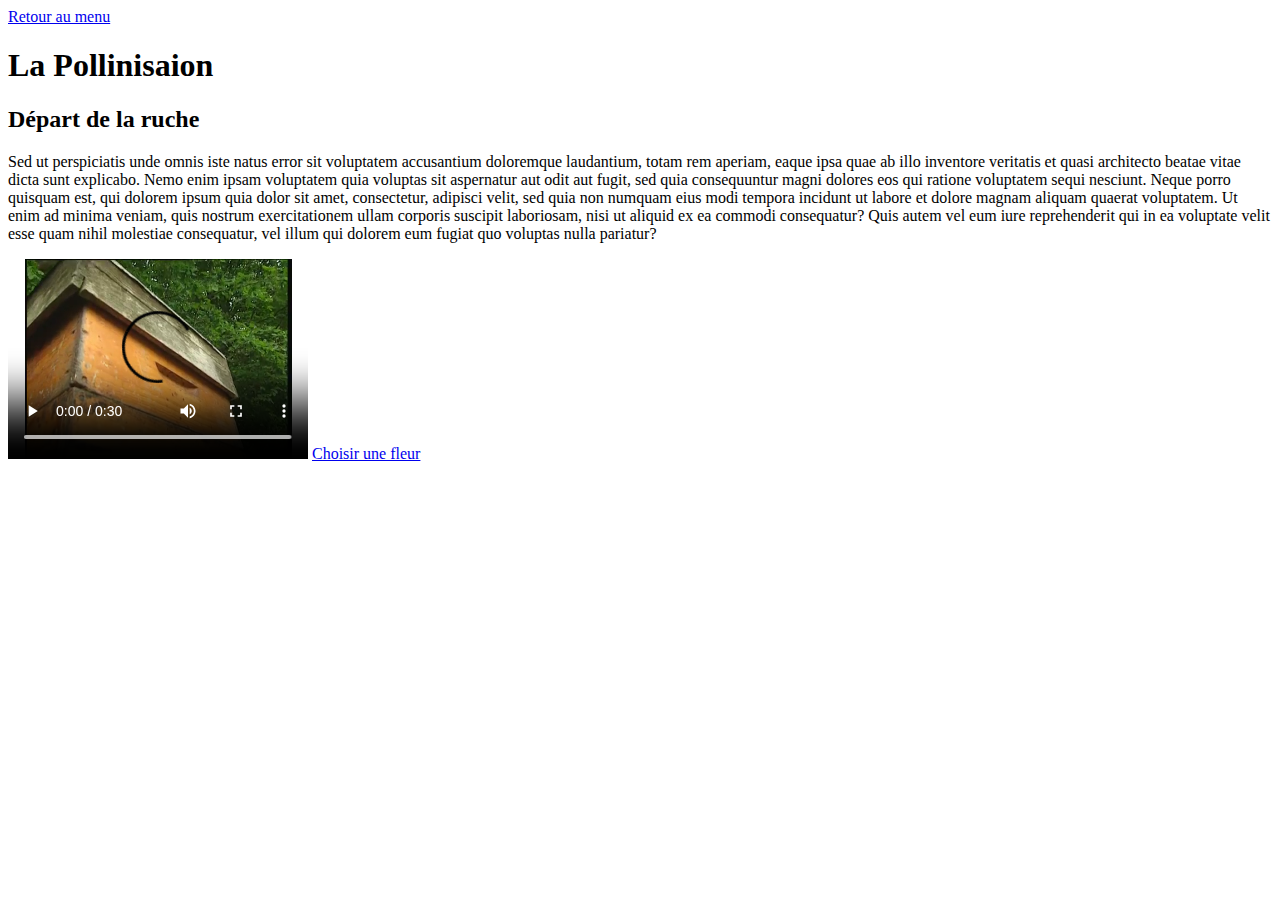
==== etape01.html @ 4a629e01 "first commit" ====
<!DOCTYPE html>
<html>
  <head>
    <meta charset="utf-8">
    <title>Départ de la ruche</title>
  </head>
  <body>
    <a href="index.html">Retour au menu</a>
<h1>La Pollinisaion</h1>
<h2>Départ de la ruche</h2>
<p>Sed ut perspiciatis unde omnis iste natus error sit voluptatem accusantium doloremque laudantium, totam rem aperiam, eaque ipsa quae ab illo inventore veritatis et quasi architecto beatae vitae dicta sunt explicabo. Nemo enim ipsam voluptatem quia voluptas sit aspernatur aut odit aut fugit, sed quia consequuntur magni dolores eos qui ratione voluptatem sequi nesciunt. Neque porro quisquam est, qui dolorem ipsum quia dolor sit amet, consectetur, adipisci velit, sed quia non numquam eius modi tempora incidunt ut labore et dolore magnam aliquam quaerat voluptatem. Ut enim ad minima veniam, quis nostrum exercitationem ullam corporis suscipit laboriosam, nisi ut aliquid ex ea commodi consequatur? Quis autem vel eum iure reprehenderit qui in ea voluptate velit esse quam nihil molestiae consequatur, vel illum qui dolorem eum fugiat quo voluptas nulla pariatur?</p>

    <video controls
       src="videos/abeille_1.mp4"
       src="videos/abeille_1.webm"
       width="300"
       height="200">
       <p>Your browser doesn't support HTML5 video. Here is
        a <a href="myVideo.mp4">https://www.youtube.com/watch?v=cIhyqCPZprA&frags=pl%2Cwn</a> instead.</p>
</video>

<a href="etape02.html">Choisir une fleur</a>

  </body>
</html>
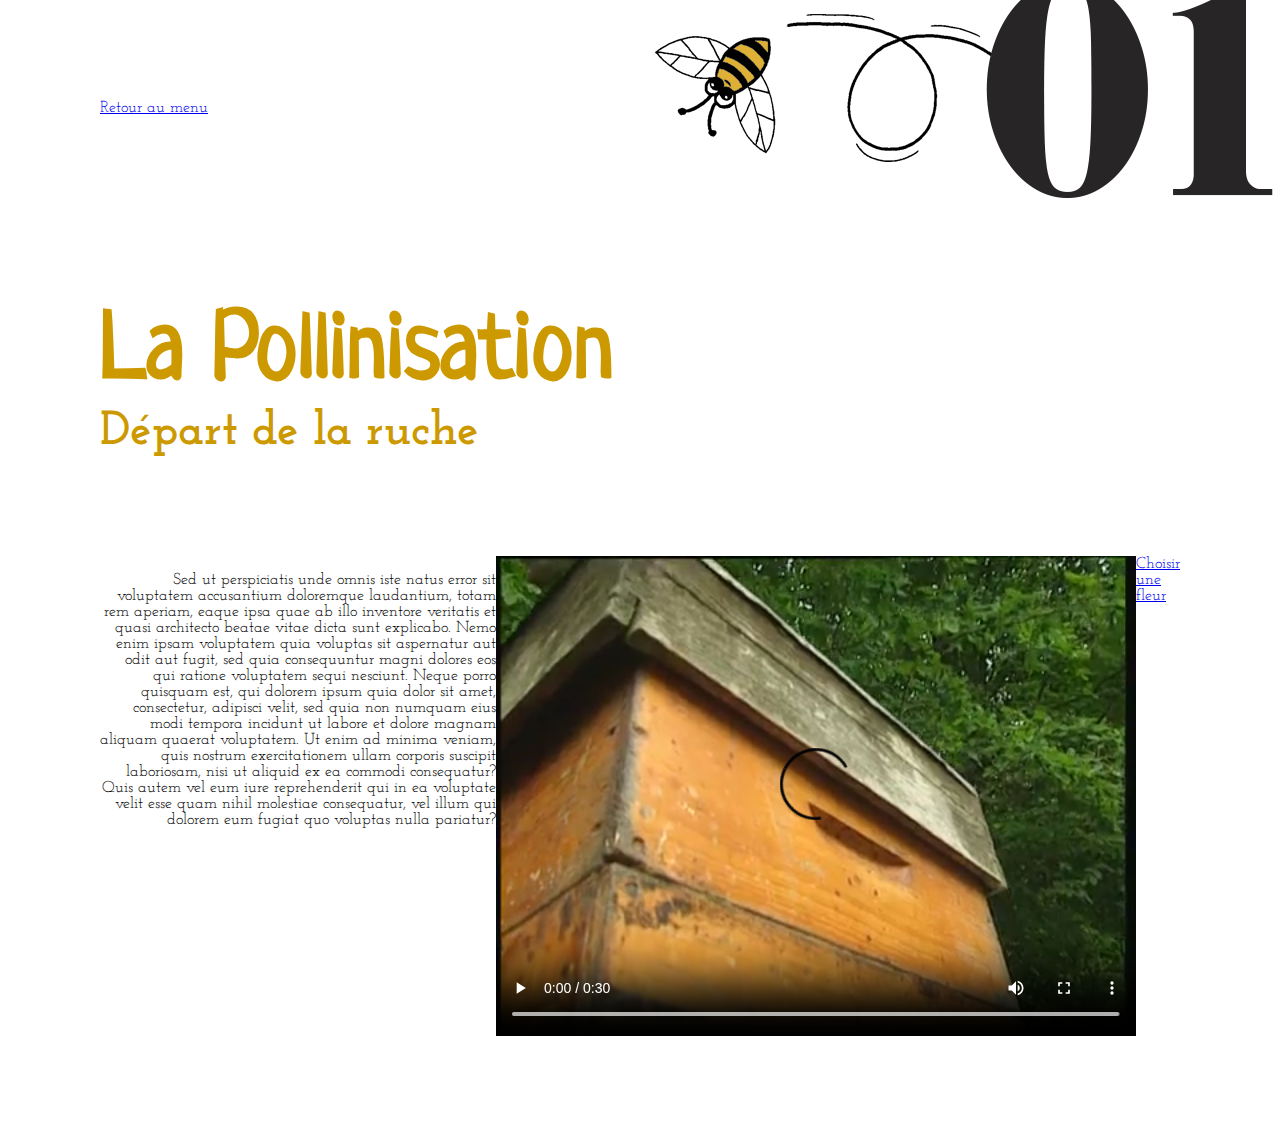
==== commit 07dcd2a2: "Début des styles" ====
--- a/etape01.html
+++ b/etape01.html
@@ -3,14 +3,25 @@
   <head>
     <meta charset="utf-8">
     <title>Départ de la ruche</title>
+    <link rel="stylesheet" href="styles/main.css">
+<link href="https://fonts.googleapis.com/css?family=Josefin+Slab:400,400i|Neucha" rel="stylesheet">
   </head>
   <body>
-    <a href="index.html">Retour au menu</a>
-<h1>La Pollinisaion</h1>
+
+<div class="top">
+
+<a id="menu" href="index.html">Retour au menu</a>
+<img src="images/abeille_01.png" alt="">
+</div>
+
+<h1>La Pollinisation</h1>
 <h2>Départ de la ruche</h2>
+
+<div class="container">
+
 <p>Sed ut perspiciatis unde omnis iste natus error sit voluptatem accusantium doloremque laudantium, totam rem aperiam, eaque ipsa quae ab illo inventore veritatis et quasi architecto beatae vitae dicta sunt explicabo. Nemo enim ipsam voluptatem quia voluptas sit aspernatur aut odit aut fugit, sed quia consequuntur magni dolores eos qui ratione voluptatem sequi nesciunt. Neque porro quisquam est, qui dolorem ipsum quia dolor sit amet, consectetur, adipisci velit, sed quia non numquam eius modi tempora incidunt ut labore et dolore magnam aliquam quaerat voluptatem. Ut enim ad minima veniam, quis nostrum exercitationem ullam corporis suscipit laboriosam, nisi ut aliquid ex ea commodi consequatur? Quis autem vel eum iure reprehenderit qui in ea voluptate velit esse quam nihil molestiae consequatur, vel illum qui dolorem eum fugiat quo voluptas nulla pariatur?</p>
 
-    <video controls
+    <video id="video" controls
        src="videos/abeille_1.mp4"
        src="videos/abeille_1.webm"
        width="300"
@@ -21,5 +32,7 @@
 
 <a href="etape02.html">Choisir une fleur</a>
 
+</div>
+
   </body>
 </html>
--- a/styles/main.css
+++ b/styles/main.css
@@ -0,0 +1,45 @@
+body{
+  font-family: 'Josefin Slab', serif;
+  margin: 0;
+  padding: 0;
+
+}
+h1{
+  font-family: 'Neucha', cursive;
+  font-size: 6em;
+  margin: auto;
+  margin-left: 100px;
+  color: #cc9900;
+}
+
+h2{
+  font-size: 3em;
+  margin: auto;
+  margin-left: 100px;
+  color: #cc9900;
+}
+
+.container{
+  display: flex;
+  flex-wrap: nowrap;
+  margin: 100px;
+}
+
+p{
+  text-align: right;
+}
+
+video{
+  min-width: 40em;
+  height: auto;
+}
+
+.top{
+  display: flex;
+  justify-content: space-between;
+}
+
+#menu{
+  margin-left: 100px;
+  margin-top: 100px;
+}
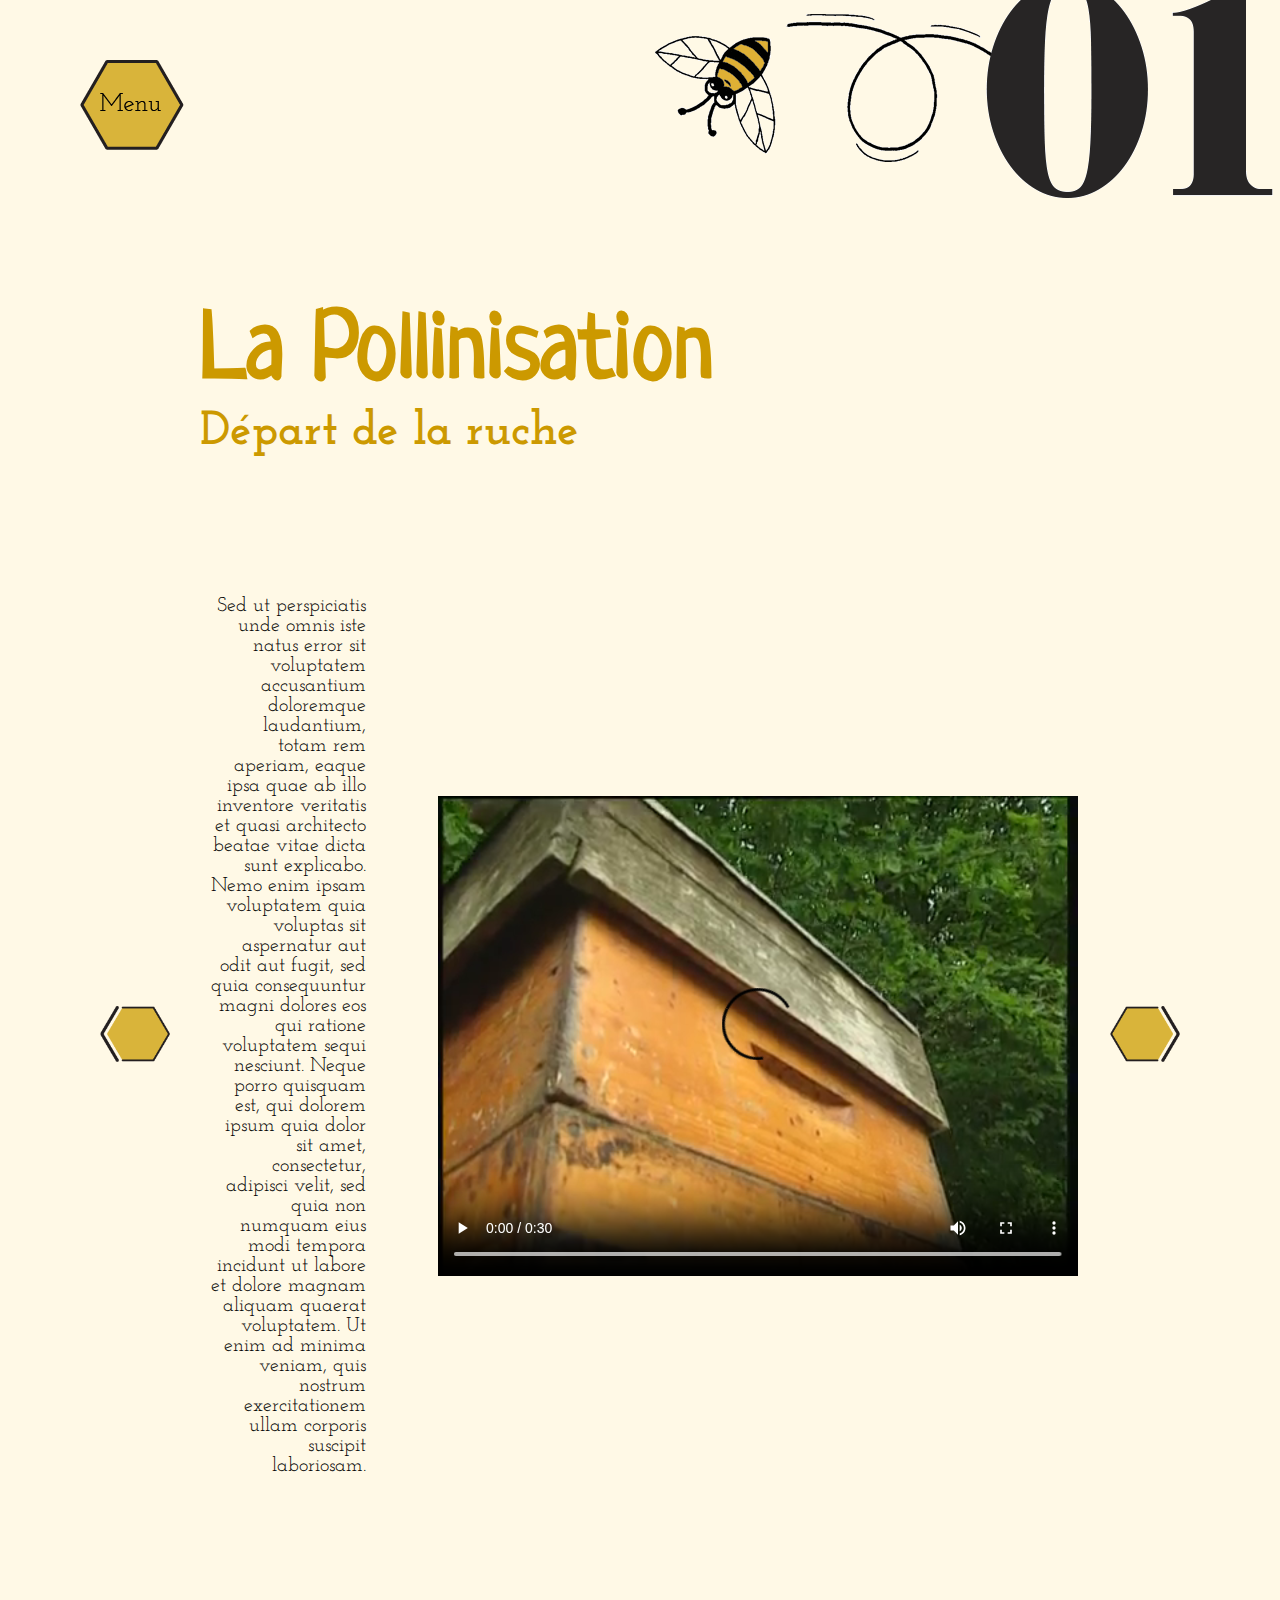
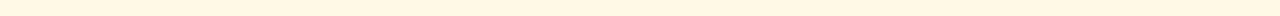
==== commit 0abb758e: "Mise en forme et images" ====
--- a/etape01.html
+++ b/etape01.html
@@ -1,38 +1,40 @@
 <!DOCTYPE html>
 <html>
-  <head>
-    <meta charset="utf-8">
-    <title>Départ de la ruche</title>
-    <link rel="stylesheet" href="styles/main.css">
-<link href="https://fonts.googleapis.com/css?family=Josefin+Slab:400,400i|Neucha" rel="stylesheet">
-  </head>
-  <body>
 
-<div class="top">
+<head>
+  <meta charset="utf-8">
+  <title>Départ de la ruche</title>
+  <link rel="stylesheet" href="styles/main.css">
+</head>
 
-<a id="menu" href="index.html">Retour au menu</a>
-<img src="images/abeille_01.png" alt="">
-</div>
+<body>
 
-<h1>La Pollinisation</h1>
-<h2>Départ de la ruche</h2>
+  <div class="top">
 
-<div class="container">
+    <a id="menu" href="index.html"><img id="image_menu" src="images/menu.png" alt="retour menu"></a>
+    <img src="images/abeille_01.png" alt="étape 1">
+  </div>
 
-<p>Sed ut perspiciatis unde omnis iste natus error sit voluptatem accusantium doloremque laudantium, totam rem aperiam, eaque ipsa quae ab illo inventore veritatis et quasi architecto beatae vitae dicta sunt explicabo. Nemo enim ipsam voluptatem quia voluptas sit aspernatur aut odit aut fugit, sed quia consequuntur magni dolores eos qui ratione voluptatem sequi nesciunt. Neque porro quisquam est, qui dolorem ipsum quia dolor sit amet, consectetur, adipisci velit, sed quia non numquam eius modi tempora incidunt ut labore et dolore magnam aliquam quaerat voluptatem. Ut enim ad minima veniam, quis nostrum exercitationem ullam corporis suscipit laboriosam, nisi ut aliquid ex ea commodi consequatur? Quis autem vel eum iure reprehenderit qui in ea voluptate velit esse quam nihil molestiae consequatur, vel illum qui dolorem eum fugiat quo voluptas nulla pariatur?</p>
+  <h1>La Pollinisation</h1>
+  <h2>Départ de la ruche</h2>
 
-    <video id="video" controls
-       src="videos/abeille_1.mp4"
-       src="videos/abeille_1.webm"
-       width="300"
-       height="200">
+  <div class="container">
+
+<a href="index.html"><img id="image_lien" src="images/fleche_gauche.png" alt="flèche vers la gauche"></a>
+
+    <p id="container_text">Sed ut perspiciatis unde omnis iste natus error sit voluptatem accusantium doloremque laudantium, totam rem aperiam, eaque ipsa quae ab illo inventore veritatis et quasi architecto beatae vitae dicta sunt explicabo. Nemo enim ipsam voluptatem quia
+      voluptas sit aspernatur aut odit aut fugit, sed quia consequuntur magni dolores eos qui ratione voluptatem sequi nesciunt. Neque porro quisquam est, qui dolorem ipsum quia dolor sit amet, consectetur, adipisci velit, sed quia non numquam eius modi
+      tempora incidunt ut labore et dolore magnam aliquam quaerat voluptatem. Ut enim ad minima veniam, quis nostrum exercitationem ullam corporis suscipit laboriosam.</p>
+
+    <video id="video" controls src="videos/abeille_1.mp4" src="videos/abeille_1.webm" width="300" height="200">
        <p>Your browser doesn't support HTML5 video. Here is
         a <a href="myVideo.mp4">https://www.youtube.com/watch?v=cIhyqCPZprA&frags=pl%2Cwn</a> instead.</p>
 </video>
 
-<a href="etape02.html">Choisir une fleur</a>
+    <a href="etape02.html"><img id="image_lien" src="images/fleche_droite.png" alt="flèche vers la droite"></a>
 
-</div>
+  </div>
 
-  </body>
+</body>
+
 </html>
--- a/styles/main.css
+++ b/styles/main.css
@@ -1,45 +1,114 @@
-body{
+@import url('https://fonts.googleapis.com/css?family=Josefin+Slab:400,400i|Neucha');
+body {
   font-family: 'Josefin Slab', serif;
   margin: 0;
   padding: 0;
+  background: #fff9e6;
+}
 
-}
-h1{
+h1 {
   font-family: 'Neucha', cursive;
   font-size: 6em;
   margin: auto;
-  margin-left: 100px;
+  margin-left: 200px;
   color: #cc9900;
 }
 
-h2{
+h2 {
   font-size: 3em;
   margin: auto;
-  margin-left: 100px;
+  margin-left: 200px;
   color: #cc9900;
 }
 
-.container{
+.container {
   display: flex;
   flex-wrap: nowrap;
   margin: 100px;
+  align-items: center;
 }
 
-p{
-  text-align: right;
+#container_text {
+  margin: 2em;
 }
 
-video{
+video {
+  margin: 2em;
+}
+
+.container_menu {
+  display: flex;
+  justify-content: space-around;
+}
+
+#text_menu {
+  max-width: 40em;
+  margin: 3em;
+}
+
+#list_menu {
+  min-width: 30em;
+margin-right: 4em;
+margin-top: 3em;
+margin-left: 0;
+  color: #cc9900;
+}
+
+p {
+  text-align: right;
+  font-size: 20px;
+}
+
+video {
   min-width: 40em;
   height: auto;
 }
 
-.top{
+.top {
   display: flex;
   justify-content: space-between;
 }
 
-#menu{
-  margin-left: 100px;
-  margin-top: 100px;
+#menu {
+  margin-left: 80px;
+  margin-top: 60px;
 }
+
+#image_lien {
+  max-width: 70px;
+}
+
+#image_menu {
+  min-width: 100px;
+}
+
+a {
+  text-decoration: none;
+  color: #cc9900;
+}
+
+li {
+  padding: 1em;
+  text-decoration: none;
+
+  border-radius: 5px 5px 5px 5px;
+  -moz-border-radius: 5px 5px 5px 5px;
+  -webkit-border-radius: 5px 5px 5px 5px;
+  -webkit-box-shadow: 10px 10px 28px 0px rgba(255,236,179,0.57);
+  -moz-box-shadow: 10px 10px 28px 0px rgba(255,236,179,0.57);
+  box-shadow: 10px 10px 28px 0px rgba(255,236,179,0.57);
+transition: 0.25s;
+}
+
+li:hover {
+  -webkit-box-shadow: 10px 10px 35px 0px rgba(255,223,128,1);
+-moz-box-shadow: 10px 10px 35px 0px rgba(255,223,128,1);
+box-shadow: 10px 10px 35px 0px rgba(255,223,128,1);
+}
+
+ul {
+  font-family: 'Neucha', cursive;
+  text-decoration: none;
+  padding: 2em;
+  padding-top: 0;
+}
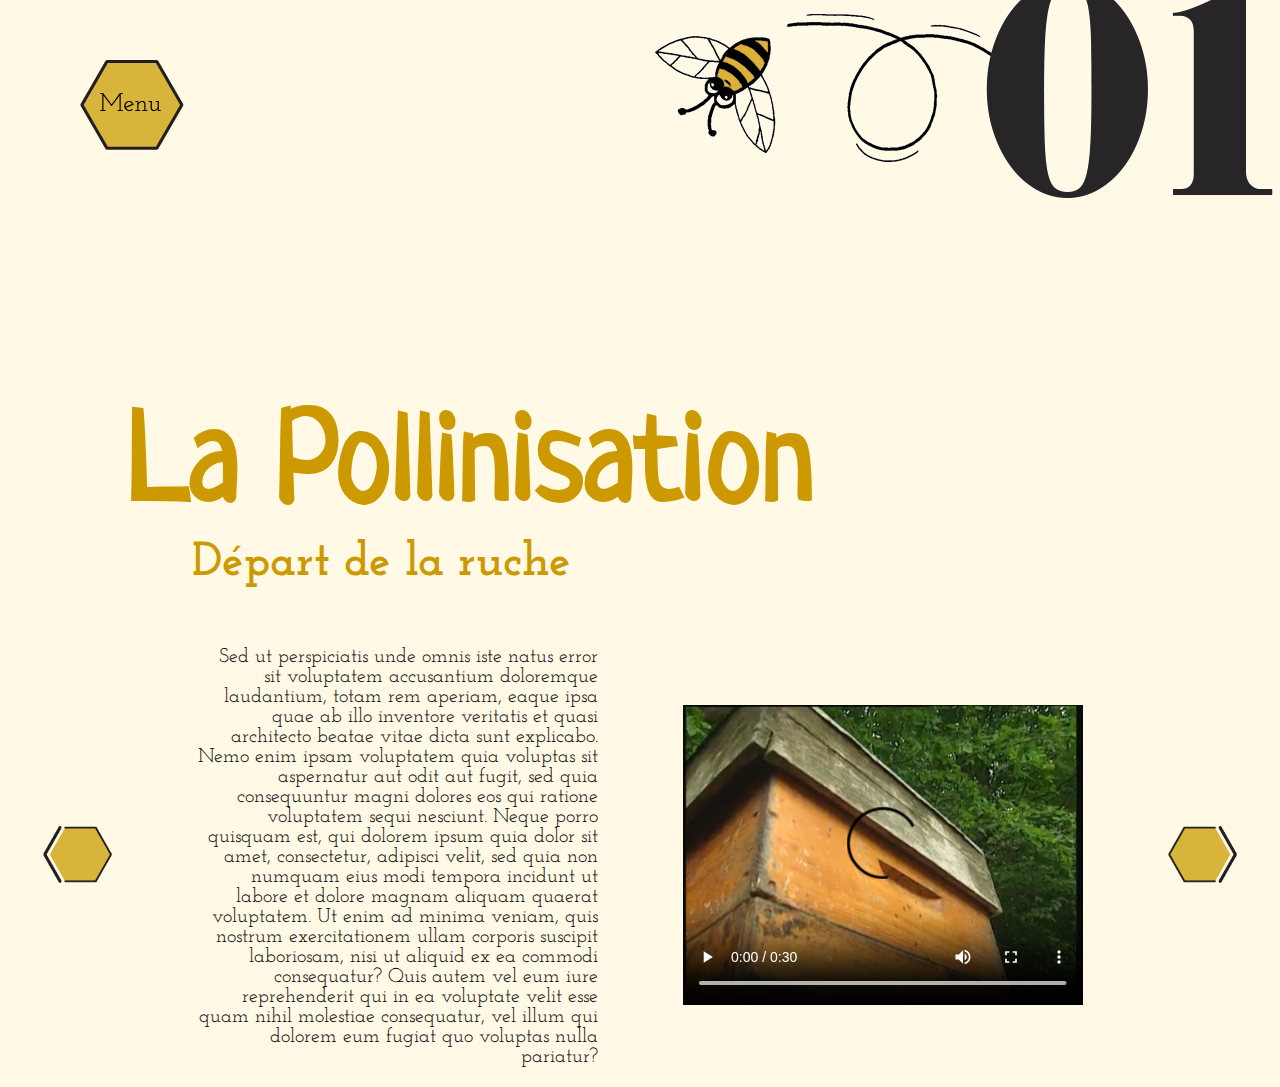
==== commit 5f773dec: "responsive" ====
--- a/etape01.html
+++ b/etape01.html
@@ -12,7 +12,10 @@
   <div class="top">
 
     <a id="menu" href="index.html"><img id="image_menu" src="images/menu.png" alt="retour menu"></a>
-    <img src="images/abeille_01.png" alt="étape 1">
+    <div class="image_block">
+        <img src="images/abeille_01.png" alt="étape 1">
+    </div>
+
   </div>
 
   <h1>La Pollinisation</h1>
@@ -22,14 +25,19 @@
 
 <a href="index.html"><img id="image_lien" src="images/fleche_gauche.png" alt="flèche vers la gauche"></a>
 
+<div class="text_block">
     <p id="container_text">Sed ut perspiciatis unde omnis iste natus error sit voluptatem accusantium doloremque laudantium, totam rem aperiam, eaque ipsa quae ab illo inventore veritatis et quasi architecto beatae vitae dicta sunt explicabo. Nemo enim ipsam voluptatem quia
       voluptas sit aspernatur aut odit aut fugit, sed quia consequuntur magni dolores eos qui ratione voluptatem sequi nesciunt. Neque porro quisquam est, qui dolorem ipsum quia dolor sit amet, consectetur, adipisci velit, sed quia non numquam eius modi
-      tempora incidunt ut labore et dolore magnam aliquam quaerat voluptatem. Ut enim ad minima veniam, quis nostrum exercitationem ullam corporis suscipit laboriosam.</p>
+      tempora incidunt ut labore et dolore magnam aliquam quaerat voluptatem. Ut enim ad minima veniam, quis nostrum exercitationem ullam corporis suscipit laboriosam, nisi ut aliquid ex ea commodi consequatur? Quis autem vel eum iure reprehenderit qui
+      in ea voluptate velit esse quam nihil molestiae consequatur, vel illum qui dolorem eum fugiat quo voluptas nulla pariatur?</p>
+    </div>
 
+<div class="video_block">
     <video id="video" controls src="videos/abeille_1.mp4" src="videos/abeille_1.webm" width="300" height="200">
        <p>Your browser doesn't support HTML5 video. Here is
         a <a href="myVideo.mp4">https://www.youtube.com/watch?v=cIhyqCPZprA&frags=pl%2Cwn</a> instead.</p>
 </video>
+</div>
 
     <a href="etape02.html"><img id="image_lien" src="images/fleche_droite.png" alt="flèche vers la droite"></a>
 
--- a/styles/main.css
+++ b/styles/main.css
@@ -6,72 +6,76 @@
   background: #fff9e6;
 }
 
+
 h1 {
   font-family: 'Neucha', cursive;
-  font-size: 6em;
-  margin: auto;
-  margin-left: 200px;
+  color: #cc9900;
+   font-size : 1em;
+   margin-left: 1em;
+   margin-bottom: 0;
+}
+
+h2 {
+  font-size: 1em;
+  margin-left: 4em;
+  margin-top: 0;
   color: #cc9900;
 }
 
-h2 {
-  font-size: 3em;
-  margin: auto;
-  margin-left: 200px;
-  color: #cc9900;
-}
+@media screen and (min-width: 320px) {
+    h1 {
+    font-size : 3em;
+    }
+    h2 {
+      font-size : 1em;
+    }
+  }
 
-.container {
-  display: flex;
-  flex-wrap: nowrap;
-  margin: 100px;
-  align-items: center;
-}
+@media screen and (min-width: 640px) {
+    h1 {
+   font-size : 5em;
+    }
+    h2 {
+      font-size : 2em;
+    }
+  }
 
-#container_text {
-  margin: 2em;
-}
+@media screen and (min-width: 1028px) {
+    h1 {
+   font-size : 6em;
+    }
+    h2 {
+      font-size : 3em;
+    }
+  }
 
-video {
-  margin: 2em;
+@media screen and (min-width: 1280px) {
+    h1 {
+   font-size : 8em;
+    }
+    h2 {
+      font-size : 3em;
+    }
+  }
 }
 
 .container_menu {
   display: flex;
-  justify-content: space-around;
-}
-
-#text_menu {
-  max-width: 40em;
-  margin: 3em;
-}
-
-#list_menu {
-  min-width: 30em;
-margin-right: 4em;
-margin-top: 3em;
-margin-left: 0;
-  color: #cc9900;
-}
-
-p {
-  text-align: right;
-  font-size: 20px;
-}
-
-video {
-  min-width: 40em;
-  height: auto;
+  flex-wrap: wrap;
+  align-items: center;
+  justify-content: center;
 }
 
 .top {
   display: flex;
+  flex-wrap: wrap;
   justify-content: space-between;
 }
 
 #menu {
   margin-left: 80px;
   margin-top: 60px;
+
 }
 
 #image_lien {
@@ -82,6 +86,68 @@
   min-width: 100px;
 }
 
+.image_block{
+  max-width: 800px;
+}
+
+.image_block img{
+  width: 100%;
+}
+
+.container_1{
+  display: flex;
+  flex-wrap: wrap;
+  align-items: center;
+  justify-content: center;
+}
+
+.container {
+  display: flex;
+  flex-wrap: wrap;
+  align-items: center;
+  justify-content: space-around;
+}
+
+.text_menu{
+    max-width: 760px;
+}
+
+.text_menu p{
+  width: 100%;
+    text-align: right;
+    font-size: 20px;
+}
+
+.text_block {
+  max-width: 400px;
+}
+
+.text_block p{
+width: 100%;
+  text-align: right;
+  font-size: 20px;
+}
+
+.video_block {
+  max-width: 400px;
+}
+
+.video_block video{
+  width: 100%;
+  height: auto;
+}
+
+.link_block{
+    max-width: 800px;
+}
+
+.link_block ul{
+  width: 100%;
+  height: auto;
+    color: #cc9900;
+}
+
+
 a {
   text-decoration: none;
   color: #cc9900;
@@ -89,8 +155,8 @@
 
 li {
   padding: 1em;
-  text-decoration: none;
-
+padding-right: 10em;
+color: #cc9900;
   border-radius: 5px 5px 5px 5px;
   -moz-border-radius: 5px 5px 5px 5px;
   -webkit-border-radius: 5px 5px 5px 5px;
@@ -106,9 +172,8 @@
 box-shadow: 10px 10px 35px 0px rgba(255,223,128,1);
 }
 
-ul {
+ol {
+  margin: 5em;
   font-family: 'Neucha', cursive;
-  text-decoration: none;
-  padding: 2em;
   padding-top: 0;
 }
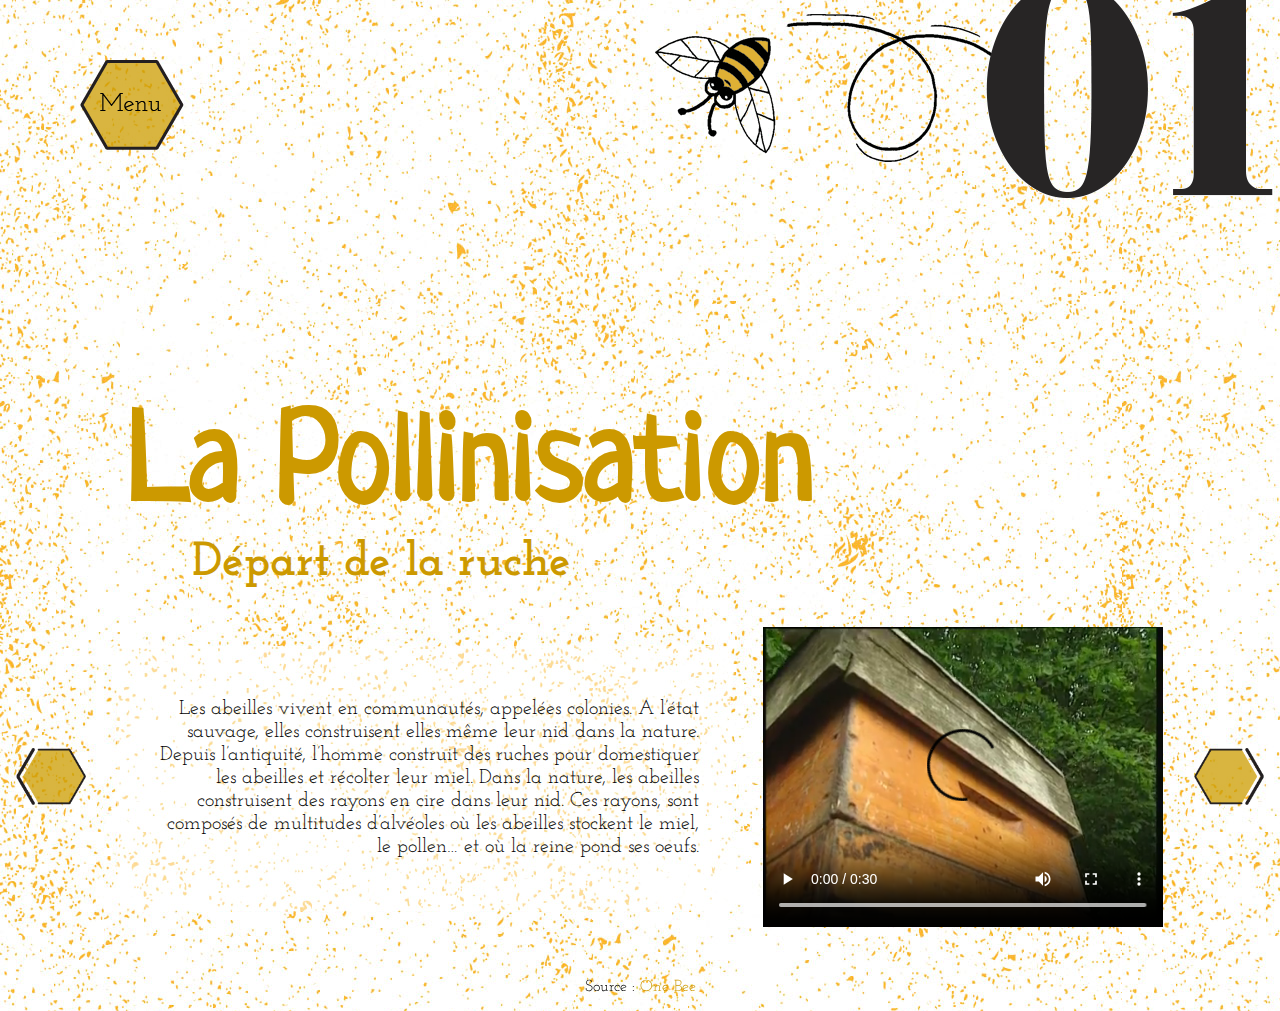
==== commit 690ec572: "vrai texte et background" ====
--- a/etape01.html
+++ b/etape01.html
@@ -26,10 +26,12 @@
 <a href="index.html"><img id="image_lien" src="images/fleche_gauche.png" alt="flèche vers la gauche"></a>
 
 <div class="text_block">
-    <p id="container_text">Sed ut perspiciatis unde omnis iste natus error sit voluptatem accusantium doloremque laudantium, totam rem aperiam, eaque ipsa quae ab illo inventore veritatis et quasi architecto beatae vitae dicta sunt explicabo. Nemo enim ipsam voluptatem quia
-      voluptas sit aspernatur aut odit aut fugit, sed quia consequuntur magni dolores eos qui ratione voluptatem sequi nesciunt. Neque porro quisquam est, qui dolorem ipsum quia dolor sit amet, consectetur, adipisci velit, sed quia non numquam eius modi
-      tempora incidunt ut labore et dolore magnam aliquam quaerat voluptatem. Ut enim ad minima veniam, quis nostrum exercitationem ullam corporis suscipit laboriosam, nisi ut aliquid ex ea commodi consequatur? Quis autem vel eum iure reprehenderit qui
-      in ea voluptate velit esse quam nihil molestiae consequatur, vel illum qui dolorem eum fugiat quo voluptas nulla pariatur?</p>
+    <p id="container_text">Les abeilles vivent en communautés, appelées colonies.
+A l’état sauvage, elles construisent elles même leur nid dans la nature.
+Depuis l’antiquité, l’homme construit des ruches pour domestiquer les abeilles et récolter leur miel.
+Dans la nature, les abeilles construisent des rayons en cire dans leur nid.
+Ces rayons, sont composés de multitudes d’alvéoles où les abeilles stockent le miel, le pollen… et où la reine pond ses oeufs.
+</p>
     </div>
 
 <div class="video_block">
@@ -43,6 +45,10 @@
 
   </div>
 
+  <footer>
+  <p>Source : <a href="http://www.one-bee.fr/index.php?option=com_content&view=article&id=57&Itemid=127">One Bee</a></p>
+</footer>
+
 </body>
 
 </html>
--- a/styles/main.css
+++ b/styles/main.css
@@ -3,7 +3,7 @@
   font-family: 'Josefin Slab', serif;
   margin: 0;
   padding: 0;
-  background: #fff9e6;
+  background-image: url("../images/background.jpg");
 }
 
 
@@ -110,22 +110,28 @@
 
 .text_menu{
     max-width: 760px;
+background-color:rgba(255, 255, 255, 0.5);
+    padding: 2em;
 }
 
 .text_menu p{
   width: 100%;
     text-align: right;
     font-size: 20px;
+      line-height: 115%;
 }
 
 .text_block {
-  max-width: 400px;
+  max-width: 550px;
+  background-color:rgba(255, 255, 255, 0.5);
+      padding: 2em;
 }
 
 .text_block p{
 width: 100%;
   text-align: right;
   font-size: 20px;
+  line-height: 115%;
 }
 
 .video_block {
@@ -150,13 +156,14 @@
 
 a {
   text-decoration: none;
-  color: #cc9900;
+  color: #cc9600;
 }
 
 li {
   padding: 1em;
 padding-right: 10em;
-color: #cc9900;
+color: #cc9600;
+background-color:rgba(255, 255, 255, 0.5);
   border-radius: 5px 5px 5px 5px;
   -moz-border-radius: 5px 5px 5px 5px;
   -webkit-border-radius: 5px 5px 5px 5px;
@@ -177,3 +184,14 @@
   font-family: 'Neucha', cursive;
   padding-top: 0;
 }
+
+
+footer{
+  display: flex;
+  justify-content: space-around;
+}
+
+footer p{
+  margin-top: 3em;
+  margin-bottom: 1em;
+}
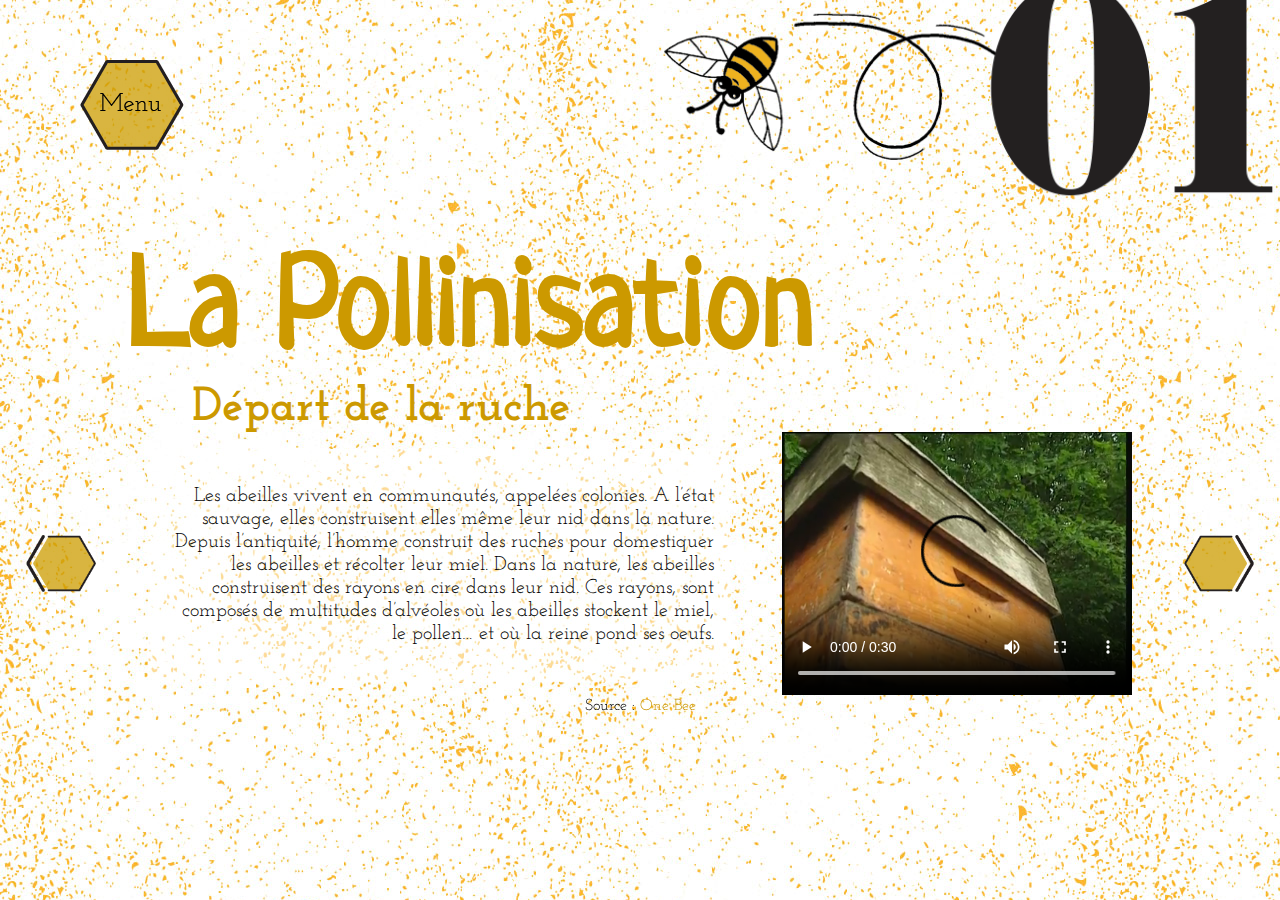
==== commit 30a5b9d9: "view port" ====
--- a/etape01.html
+++ b/etape01.html
@@ -13,7 +13,7 @@
 
     <a id="menu" href="index.html"><img id="image_menu" src="images/menu.png" alt="retour menu"></a>
     <div class="image_block">
-        <img src="images/abeille_01.png" alt="étape 1">
+      <img src="images/abeille_01.png" alt="étape 1">
     </div>
 
   </div>
@@ -23,31 +23,28 @@
 
   <div class="container">
 
-<a href="index.html"><img id="image_lien" src="images/fleche_gauche.png" alt="flèche vers la gauche"></a>
+    <a href="index.html"><img id="image_lien" src="images/fleche_gauche.png" alt="flèche vers la gauche"></a>
 
-<div class="text_block">
-    <p id="container_text">Les abeilles vivent en communautés, appelées colonies.
-A l’état sauvage, elles construisent elles même leur nid dans la nature.
-Depuis l’antiquité, l’homme construit des ruches pour domestiquer les abeilles et récolter leur miel.
-Dans la nature, les abeilles construisent des rayons en cire dans leur nid.
-Ces rayons, sont composés de multitudes d’alvéoles où les abeilles stockent le miel, le pollen… et où la reine pond ses oeufs.
-</p>
+    <div class="text_block">
+      <p id="container_text">Les abeilles vivent en communautés, appelées colonies. A l’état sauvage, elles construisent elles même leur nid dans la nature. Depuis l’antiquité, l’homme construit des ruches pour domestiquer les abeilles et récolter leur miel. Dans la nature,
+        les abeilles construisent des rayons en cire dans leur nid. Ces rayons, sont composés de multitudes d’alvéoles où les abeilles stockent le miel, le pollen… et où la reine pond ses oeufs.
+      </p>
     </div>
 
-<div class="video_block">
-    <video id="video" controls src="videos/abeille_1.mp4" src="videos/abeille_1.webm" width="300" height="200">
+    <div class="video_block">
+      <video id="video" controls src="videos/abeille_1.mp4" src="videos/abeille_1.webm" width="300" height="200">
        <p>Your browser doesn't support HTML5 video. Here is
         a <a href="myVideo.mp4">https://www.youtube.com/watch?v=cIhyqCPZprA&frags=pl%2Cwn</a> instead.</p>
 </video>
-</div>
+    </div>
 
     <a href="etape02.html"><img id="image_lien" src="images/fleche_droite.png" alt="flèche vers la droite"></a>
 
   </div>
 
   <footer>
-  <p>Source : <a href="http://www.one-bee.fr/index.php?option=com_content&view=article&id=57&Itemid=127">One Bee</a></p>
-</footer>
+    <p>Source : <a href="http://www.one-bee.fr/index.php?option=com_content&view=article&id=57&Itemid=127">One Bee</a></p>
+  </footer>
 
 </body>
 
--- a/styles/main.css
+++ b/styles/main.css
@@ -6,57 +6,59 @@
   background-image: url("../images/background.jpg");
 }
 
-
 h1 {
   font-family: 'Neucha', cursive;
   color: #cc9900;
-   font-size : 1em;
-   margin-left: 1em;
-   margin-bottom: 0;
+  font-size: 1em;
+  margin-left: 1em;
+  margin-bottom: 0;
+  margin-top: 0;
 }
 
 h2 {
   font-size: 1em;
   margin-left: 4em;
   margin-top: 0;
+  margin-bottom: 0;
   color: #cc9900;
 }
 
 @media screen and (min-width: 320px) {
-    h1 {
-    font-size : 3em;
-    }
-    h2 {
-      font-size : 1em;
-    }
-  }
+  h1 {
+    font-size: 3em;
+  }
+  h2 {
+    font-size: 1em;
+  }
+}
 
 @media screen and (min-width: 640px) {
-    h1 {
-   font-size : 5em;
-    }
-    h2 {
-      font-size : 2em;
-    }
-  }
+  h1 {
+    font-size: 5em;
+  }
+  h2 {
+    font-size: 2em;
+  }
+}
 
 @media screen and (min-width: 1028px) {
-    h1 {
-   font-size : 6em;
-    }
-    h2 {
-      font-size : 3em;
-    }
-  }
+  h1 {
+    font-size: 6em;
+  }
+  h2 {
+    font-size: 3em;
+  }
+}
 
 @media screen and (min-width: 1280px) {
-    h1 {
-   font-size : 8em;
-    }
-    h2 {
-      font-size : 3em;
-    }
-  }
+  h1 {
+    font-size: 8em;
+  }
+  h2 {
+    font-size: 3em;
+  }
+}
+
 }
 
 .container_menu {
@@ -75,7 +77,6 @@
 #menu {
   margin-left: 80px;
   margin-top: 60px;
-
 }
 
 #image_lien {
@@ -86,15 +87,23 @@
   min-width: 100px;
 }
 
-.image_block{
-  max-width: 800px;
-}
-
-.image_block img{
-  width: 100%;
-}
-
-.container_1{
+.image_block {
+  max-width: 950px;
+}
+
+.image_block_menu{
+  max-width: 590px;
+}
+
+.image_block_menu img{
+  width: 100%;
+}
+
+.image_block img {
+  width: 100%;
+}
+
+.container_1 {
   display: flex;
   flex-wrap: wrap;
   align-items: center;
@@ -108,75 +117,80 @@
   justify-content: space-around;
 }
 
-.text_menu{
-    max-width: 760px;
-background-color:rgba(255, 255, 255, 0.5);
-    padding: 2em;
-}
-
-.text_menu p{
-  width: 100%;
-    text-align: right;
-    font-size: 20px;
-      line-height: 115%;
-}
-
-.text_block {
-  max-width: 550px;
-  background-color:rgba(255, 255, 255, 0.5);
-      padding: 2em;
-}
-
-.text_block p{
-width: 100%;
+.text_menu {
+  max-width: 760px;
+  background-color: rgba(255, 255, 255, 0.5);
+  padding: 1em;
+}
+
+.text_menu p {
+  width: 100%;
   text-align: right;
   font-size: 20px;
   line-height: 115%;
 }
 
+.text_block {
+  max-width: 550px;
+  background-color: rgba(255, 255, 255, 0.5);
+  padding: 1em;
+}
+
+.text_block p {
+  width: 100%;
+  text-align: right;
+  font-size: 20px;
+  line-height: 115%;
+}
+
 .video_block {
-  max-width: 400px;
-}
-
-.video_block video{
+  max-width: 350px;
+}
+
+.video_block video {
   width: 100%;
   height: auto;
 }
 
-.link_block{
-    max-width: 800px;
-}
-
-.link_block ul{
+.link_block {
+  max-width: 800px;
+}
+
+.link_block ul {
   width: 100%;
   height: auto;
-    color: #cc9900;
-}
-
+  color: #cc9900;
+}
 
 a {
   text-decoration: none;
   color: #cc9600;
 }
 
-li {
-  padding: 1em;
-padding-right: 10em;
-color: #cc9600;
-background-color:rgba(255, 255, 255, 0.5);
+li a {
+  padding: 1em;
+  padding-right: 10em;
+  color: #cc9600;
+  background-color: rgba(255, 255, 255, 0.5);
   border-radius: 5px 5px 5px 5px;
   -moz-border-radius: 5px 5px 5px 5px;
   -webkit-border-radius: 5px 5px 5px 5px;
-  -webkit-box-shadow: 10px 10px 28px 0px rgba(255,236,179,0.57);
-  -moz-box-shadow: 10px 10px 28px 0px rgba(255,236,179,0.57);
-  box-shadow: 10px 10px 28px 0px rgba(255,236,179,0.57);
-transition: 0.25s;
-}
-
-li:hover {
-  -webkit-box-shadow: 10px 10px 35px 0px rgba(255,223,128,1);
--moz-box-shadow: 10px 10px 35px 0px rgba(255,223,128,1);
-box-shadow: 10px 10px 35px 0px rgba(255,223,128,1);
+  -webkit-box-shadow: 10px 10px 28px 0px rgba(255, 236, 179, 0.57);
+  -moz-box-shadow: 10px 10px 28px 0px rgba(255, 236, 179, 0.57);
+  box-shadow: 10px 10px 28px 0px rgba(255, 236, 179, 0.57);
+  transition: 0.25s;
+}
+
+li a:hover {
+  -webkit-box-shadow: 10px 10px 35px 0px rgba(255, 223, 128, 1);
+  -moz-box-shadow: 10px 10px 35px 0px rgba(255, 223, 128, 1);
+  box-shadow: 10px 10px 35px 0px rgba(255, 223, 128, 1);
+}
+
+li {
+  width: 100%;
+  padding: 1em;
+  color: #cc9600;
 }
 
 ol {
@@ -185,13 +199,11 @@
   padding-top: 0;
 }
 
-
-footer{
+footer {
   display: flex;
   justify-content: space-around;
 }
 
-footer p{
-  margin-top: 3em;
-  margin-bottom: 1em;
-}
+footer p {
+  margin-top: 0;
+}
